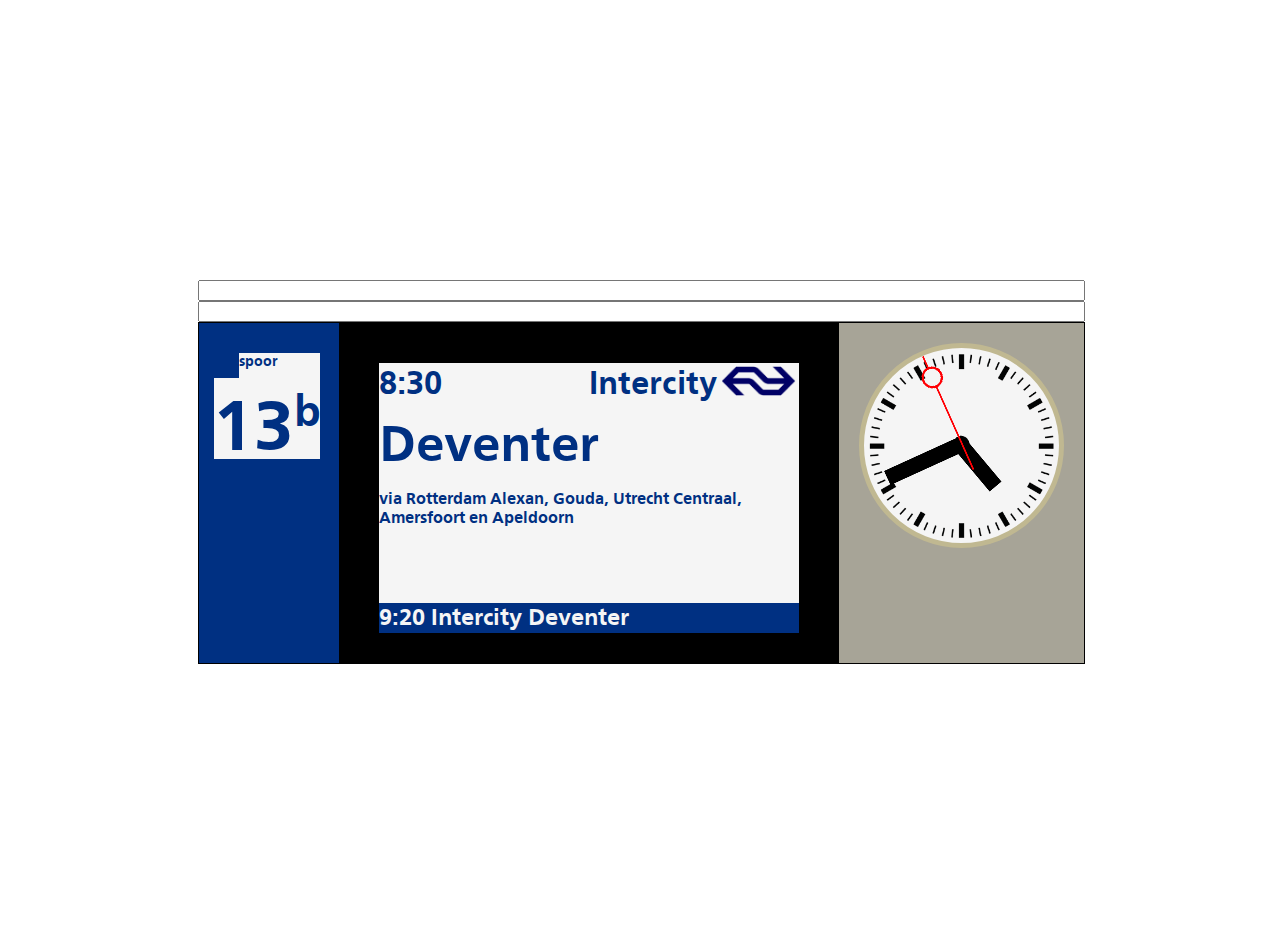
==== workshop3/index.html @ 884b14c0 "yup" ====
<!DOCTYPE html>
<html>
    <head>
        <title>NS trein</title>
        <link rel="stylesheet" href="assets/css/style.css">
        <script src="http://ajax.googleapis.com/ajax/libs/jquery/1.9.0/jquery.min.js"></script>
    </head>
    <body>
        <script src="assets/js/clock.js"></script>
        <script src="assets/js/main.js"></script>
        <input id="stationinput" onkeyup="getInputStation(event)">
        <input id="spoorinput" onkeyup="getInputRail(event)">
        <div id="boord">
            <div id="left">
                <div id="blockleft">
                    <div id="smallbox"></div>
                    <p id="spoor">spoor</p>
                    <p id="spoornummer">13<sup style="font-size:32pt">b</sup></p>
                </div>
            </div>
            <div id="middle">
                <div id="middlecontent">
                    <div id="toptext">
                        <div id="lefttext">
                            <h1>8:30</h1>
                        </div>
                        <div id="righttext">
                            <h1>Intercity</h1>
                            <img src="assets/img/logo.png">
                        </div>
                    </div>
                    <div id="mid">
                        <p id="destination">Deventer</p>
                        <p id="via">via Rotterdam Alexan, Gouda, Utrecht Centraal, Amersfoort en Apeldoorn</p>
                    </div>
                    <div id="footer">
                        <p>9:20 Intercity Deventer</p>
                    </div>
                </div>
            </div>
            <div id="right">
                <div id="clock">
                    <img id="uur" src="assets/img/uurwijzer.png">
                    <img id="min" src="assets/img/minuutwijzer.png">
                    <img id="sec" src="assets/img/secondewijzer.png">
                </div>
            </div>
        </div>
    </body>
</html>
---- workshop3/assets/css/style.css ----
#boord {
    border: 1px solid black;
    height: 340px;
    width: 885px;
    display: flex;
}
body {
    position: absolute;
    top: 50%;
    left: 50%;
    margin-top: -170px;
    margin-left: -442.5px;
    font-family: "NSbold";
    color: #003082;
    display: flex;
    flex-direction: column;
}
#left {
    background-color: #003082;
    width: 140px;
    height: 100%;
}
#middle {
    background-color: black;
    height: 100%;
    width:500px;
}
#middlecontent {
    background-color: whitesmoke;
    width: 420px;
    height: 270px;
    margin: 40px;
}
#toptext {
    display: flex;
}
#mid {
    height: 190px;
    display: flex;
    flex-direction: column;
}
#footer {
    background-color: #003082;
    color: whitesmoke;
    bottom: 0%;
    height: 30px;
}
#footer p {
    margin: 0%;
    font-size: 23px;
}
#lefttext {
    width: 250px;
    height: 50px;
    float: left;
}
#righttext {
    width: 250px;
    height: 50px;
    float: right;
}
#lefttext h1 {
    margin-top: 0%;
    font-weight: 800;
}
#righttext h1 {
    margin-top: 0%;
    font-weight: 800;
    float: left;
}
#righttext img {
    margin: 3px;
    height: 30px;
    float:right;
}
#destination {
    font-size: 50px;
    margin:0%;
}
#right {
    background-color: rgb(167, 164, 151);
    width: 245px;
    height: 100%;
}
#smallbox {
    background-color: #003082;
    width: 25px;
    height: 25px;
    float: left;
}
#spoor {
    font-size: 14px;
}
#spoornummer {
    font-size: 70px;
    margin-top: 0px;
    float:left;
}
#blockleft {
    background-color: whitesmoke;
    width: 106px;
    height: 106px;
    margin-top: 30px;
    margin-left: 15px;
}
#clock {
    height: 195px;
    width: 195px;
    margin: 20px;
    background-color: whitesmoke;
    border-radius: 50%;
    display: inline-block;
    border: 5px solid rgb(192, 184, 145);
    background-image: url(../img/klok.png);
    background-size: 197px;
}
#clock img {
    height: 195px;
    width: 195px;
    /* float:left; */
}
#min {
    position: relative;
    top: -200px;
}
#sec {
    position: relative;
    top: -400px;
}
@font-face {
    font-family: "NSbold";
    src: url(../font/nssanbol-webfont.ttf) format("truetype");
}
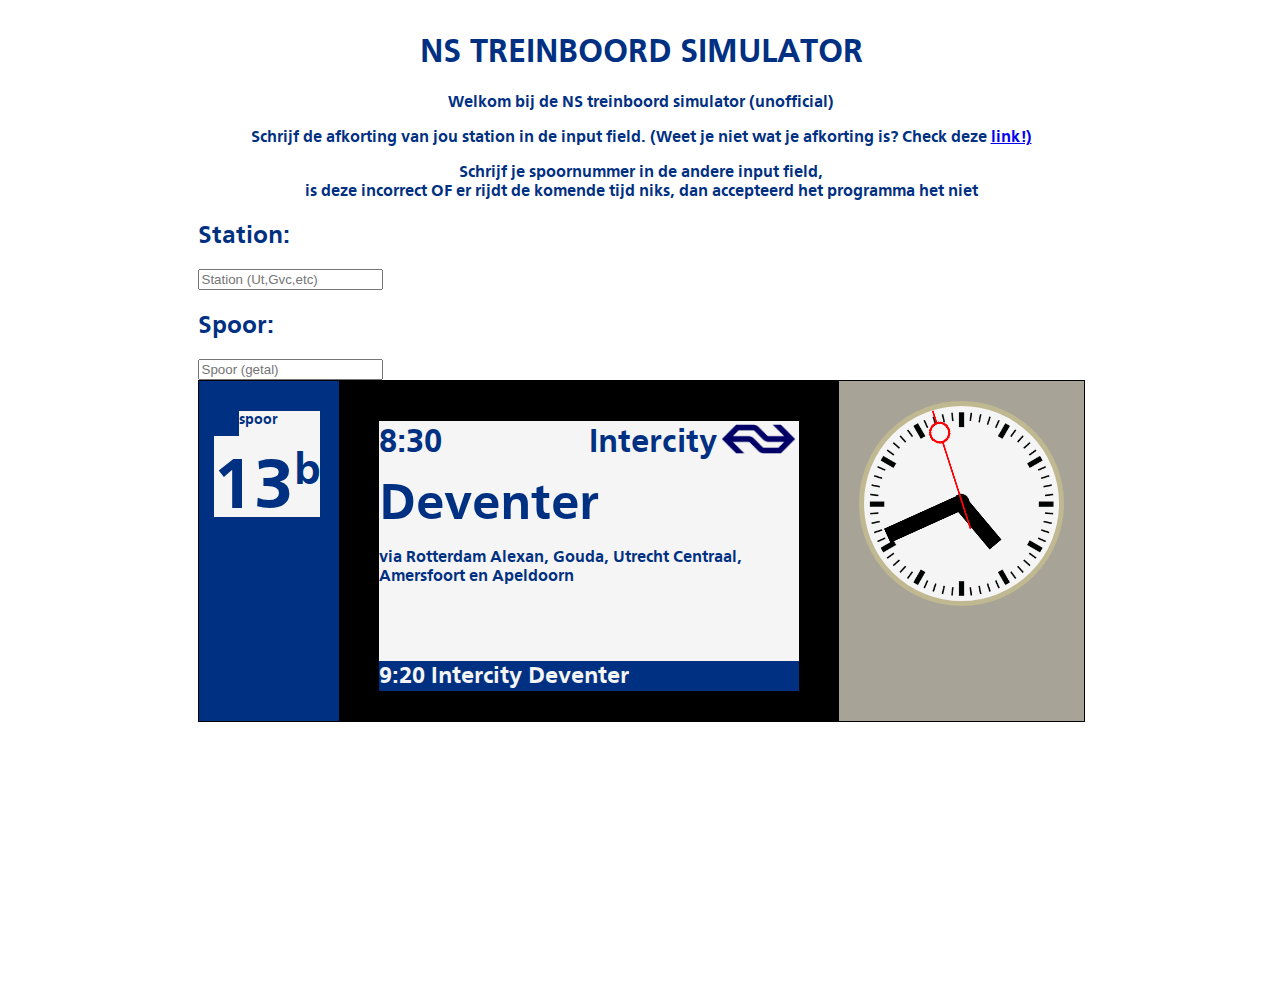
==== commit 8733f4a0: "hi" ====
--- a/workshop3/index.html
+++ b/workshop3/index.html
@@ -8,8 +8,16 @@
     <body>
         <script src="assets/js/clock.js"></script>
         <script src="assets/js/main.js"></script>
-        <input id="stationinput" onkeyup="getInputStation(event)">
-        <input id="spoorinput" onkeyup="getInputRail(event)">
+        <div id="info">
+            <h1>NS TREINBOORD SIMULATOR</h1>
+            <p>Welkom bij de NS treinboord simulator (unofficial)</p>
+            <p>Schrijf de afkorting van jou station in de input field. (Weet je niet wat je afkorting is? Check deze <a href="https://wiki.ovinnederland.nl/wiki/Lijst_van_verkortingen_van_treinstations">link!)</a></p>
+            <p>Schrijf je spoornummer in de andere input field, <br>is deze incorrect OF er rijdt de komende tijd niks, dan accepteerd het programma het niet</p>
+            <h2>Station:</h2>
+            <input id="stationinput" onkeyup="getInputStation(event)" placeholder="Station (Ut,Gvc,etc)"/>
+            <h2>Spoor:</h2>
+            <input id="spoorinput" onkeyup="getInputRail(event)" placeholder="Spoor (getal)"/>
+        </div>
         <div id="boord">
             <div id="left">
                 <div id="blockleft">
--- a/workshop3/assets/css/style.css
+++ b/workshop3/assets/css/style.css
@@ -4,9 +4,12 @@
     width: 885px;
     display: flex;
 }
+#info h1, #info p {
+    text-align: center;
+}
 body {
     position: absolute;
-    top: 50%;
+    top: 20%;
     left: 50%;
     margin-top: -170px;
     margin-left: -442.5px;
